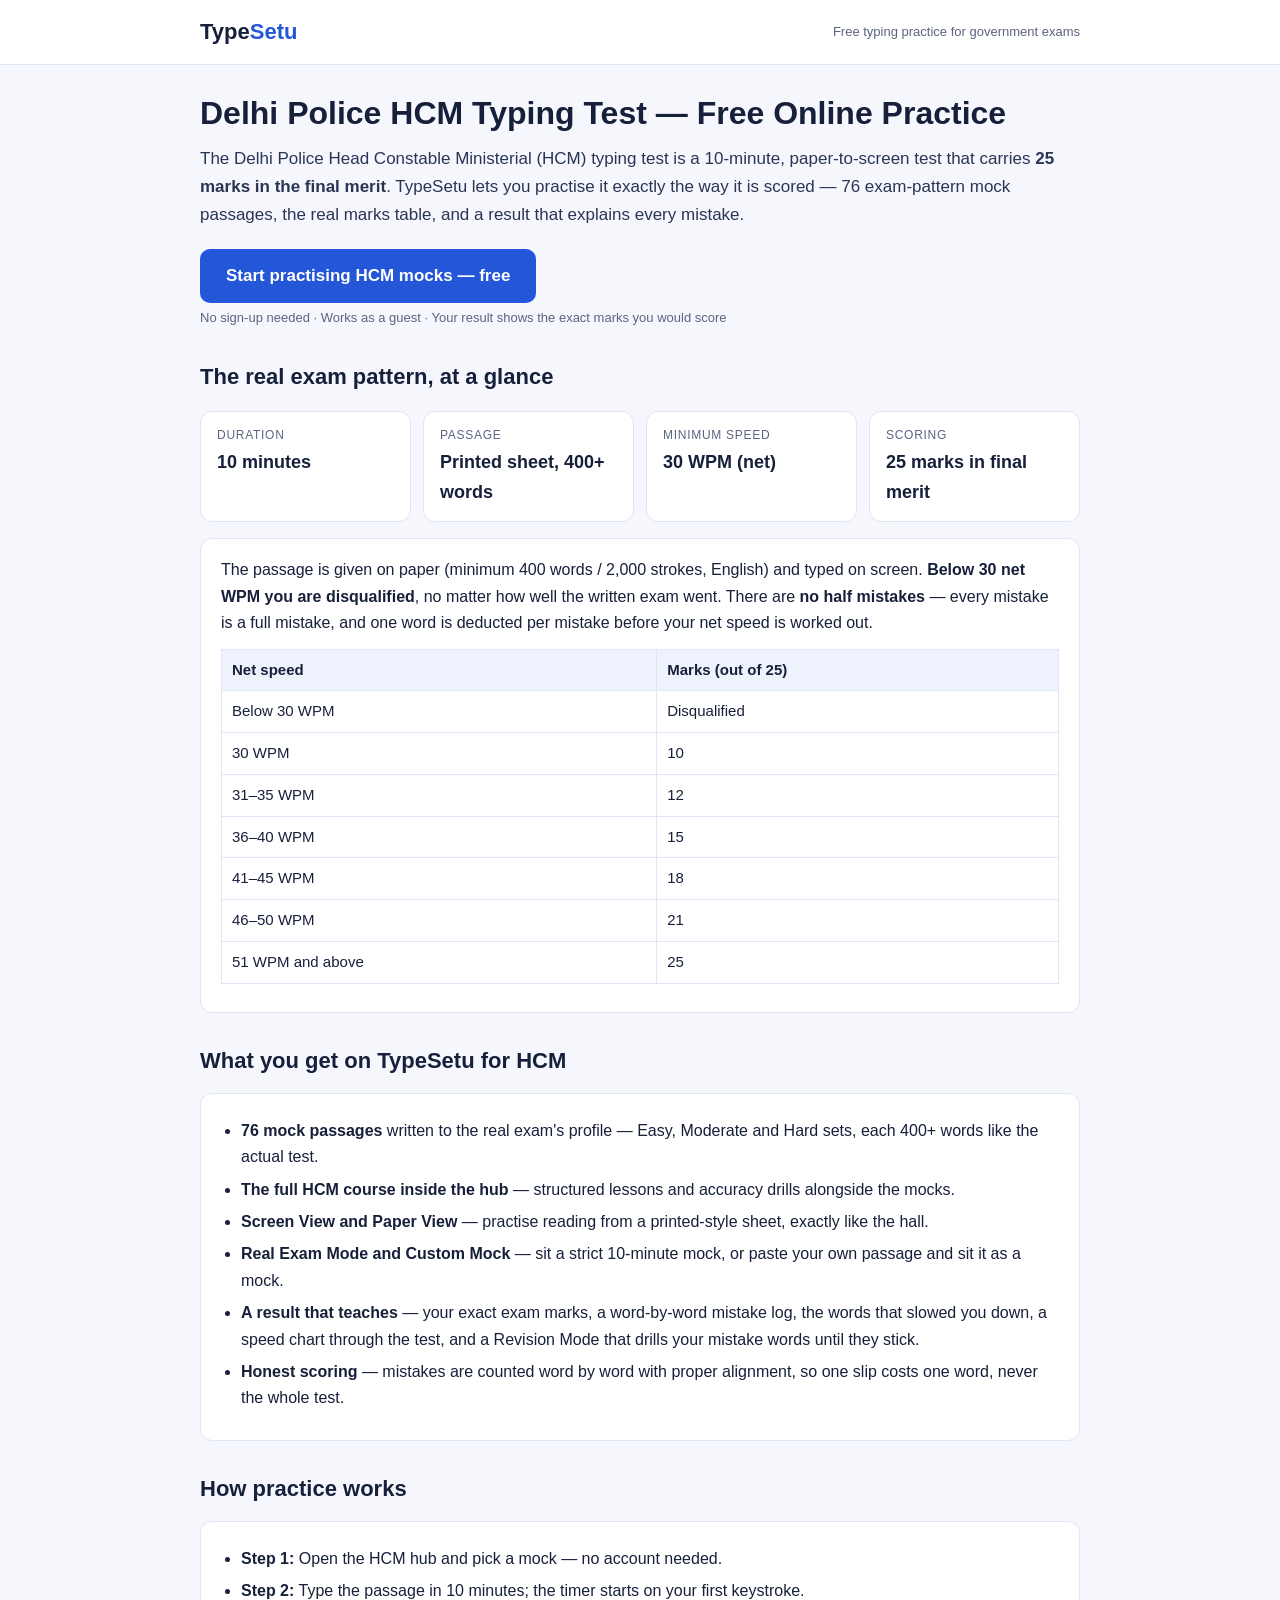
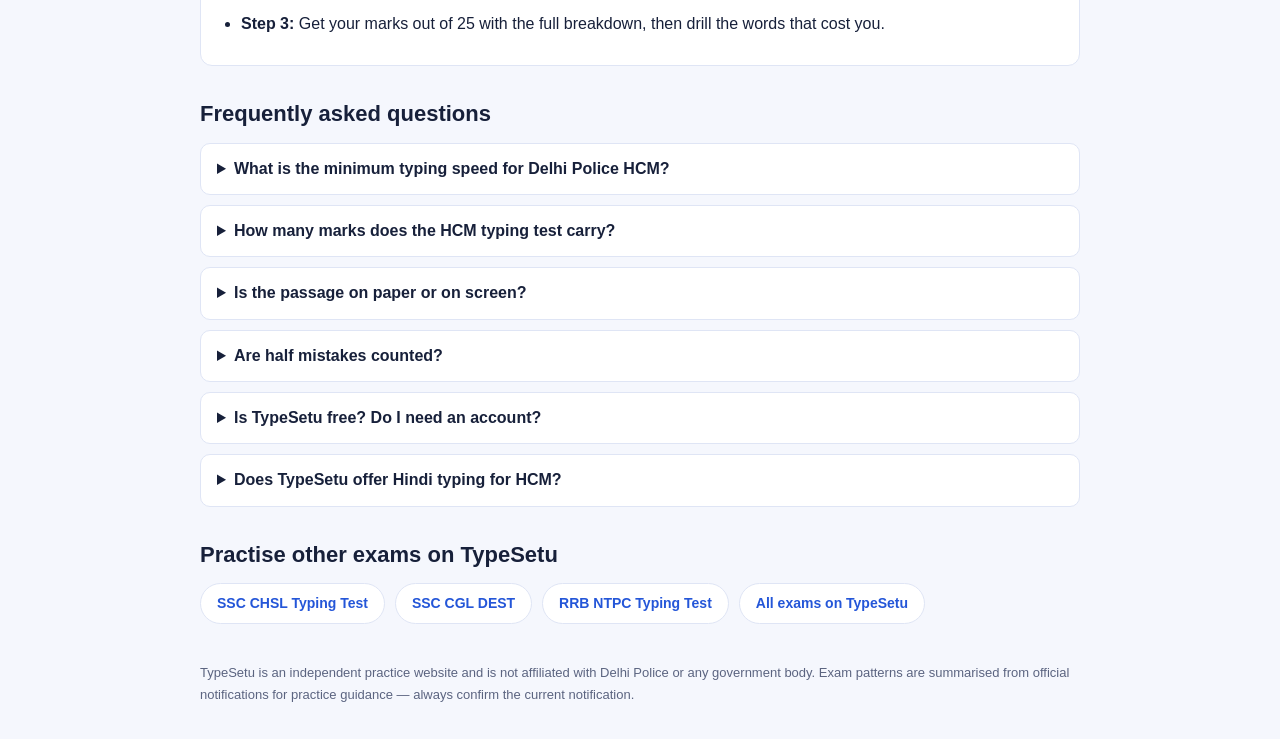
==== delhi-police-hcm-typing-test/index.html @ 3c502370 "Add Delhi Police HCM typing test doorway page" ====
<!DOCTYPE html>
<html lang="en">
<head>
<meta charset="UTF-8">
<meta name="viewport" content="width=device-width, initial-scale=1.0">
<title>Delhi Police HCM Typing Test Practice — Free Online Mock Tests | TypeSetu</title>
<meta name="description" content="Practise the Delhi Police Head Constable Ministerial (HCM) typing test free: 76 exam-pattern mock passages, paper & screen view, exact 25-mark scoring and deep mistake analysis. No sign-up needed.">
<link rel="canonical" href="https://sidd9380.github.io/typesetu/delhi-police-hcm-typing-test/">
<meta name="robots" content="index, follow">
<meta property="og:type" content="website">
<meta property="og:site_name" content="TypeSetu">
<meta property="og:title" content="Delhi Police HCM Typing Test Practice — Free Online Mock Tests | TypeSetu">
<meta property="og:description" content="76 exam-pattern HCM mock passages with the exact 25-mark scoring — 30 WPM minimum, one word deducted per mistake. Free, no sign-up needed.">
<meta property="og:url" content="https://sidd9380.github.io/typesetu/delhi-police-hcm-typing-test/">
<meta name="twitter:card" content="summary">
<script type="application/ld+json">
{"@context":"https://schema.org","@type":"FAQPage","mainEntity":[
{"@type":"Question","name":"What is the minimum typing speed for the Delhi Police HCM typing test?","acceptedAnswer":{"@type":"Answer","text":"You need a net speed of at least 30 WPM in the 10-minute test. Below 30 net WPM you are disqualified, regardless of your written exam marks."}},
{"@type":"Question","name":"How many marks does the Delhi Police HCM typing test carry?","acceptedAnswer":{"@type":"Answer","text":"The typing test carries 25 marks in the final merit. Marks are awarded by net speed: 30 WPM = 10 marks, 31–35 = 12, 36–40 = 15, 41–45 = 18, 46–50 = 21, and 51 WPM or above = the full 25 marks."}},
{"@type":"Question","name":"Is the Delhi Police HCM passage given on paper or on screen?","acceptedAnswer":{"@type":"Answer","text":"The passage is given as a printed sheet (paper-to-screen) of at least 400 words / 2,000 strokes in English, and you type it on the computer within 10 minutes."}},
{"@type":"Question","name":"Are half mistakes counted in the Delhi Police HCM typing test?","acceptedAnswer":{"@type":"Answer","text":"No. Every mistake is a full mistake — one word is deducted per mistake, and there are no half mistakes in this exam."}},
{"@type":"Question","name":"Is TypeSetu free? Do I need an account to practise?","acceptedAnswer":{"@type":"Answer","text":"TypeSetu is completely free and you can practise as a guest with no account. Creating a free account only adds progress sync across your devices."}}]}
</script>
<style>
:root{--ink:#17203a;--muted:#5b6480;--blue:#2456d8;--blue-d:#1a41ab;--bg:#f5f7fd;--card:#ffffff;--line:#dfe5f5;--green:#178a4c}
*{box-sizing:border-box;margin:0;padding:0}
body{font-family:-apple-system,"Segoe UI",Roboto,"Helvetica Neue",Arial,sans-serif;color:var(--ink);background:var(--bg);line-height:1.65}
a{color:var(--blue)}
header{background:#fff;border-bottom:1px solid var(--line)}
.hwrap{max-width:920px;margin:0 auto;padding:14px 20px;display:flex;align-items:center;justify-content:space-between;gap:12px;flex-wrap:wrap}
.logo{font-size:22px;font-weight:800;color:var(--ink);text-decoration:none}
.logo span{color:var(--blue)}
.tag{font-size:13px;color:var(--muted)}
main{max-width:920px;margin:0 auto;padding:28px 20px 10px}
h1{font-size:32px;line-height:1.25;margin-bottom:12px}
h2{font-size:22px;margin:30px 0 10px}
p{margin-bottom:12px}
.lead{font-size:17px;color:#2a3555}
.cta{display:inline-block;background:var(--blue);color:#fff;text-decoration:none;font-weight:700;font-size:17px;padding:13px 26px;border-radius:10px;margin:8px 0 4px}
.cta:hover{background:var(--blue-d)}
.freenote{font-size:13px;color:var(--muted)}
.grid{display:grid;grid-template-columns:repeat(auto-fit,minmax(190px,1fr));gap:12px;margin:16px 0}
.tile{background:var(--card);border:1px solid var(--line);border-radius:12px;padding:14px 16px}
.tile .k{font-size:12px;text-transform:uppercase;letter-spacing:.06em;color:var(--muted)}
.tile .v{font-size:18px;font-weight:700;margin-top:2px}
.card{background:var(--card);border:1px solid var(--line);border-radius:12px;padding:18px 20px;margin:14px 0}
ul{margin:6px 0 10px 20px}
li{margin-bottom:6px}
table{width:100%;border-collapse:collapse;margin:10px 0}
th,td{border:1px solid var(--line);padding:8px 10px;text-align:left;font-size:15px}
th{background:#eef2fd}
details{border:1px solid var(--line);border-radius:10px;background:#fff;padding:12px 16px;margin-bottom:10px}
summary{font-weight:700;cursor:pointer}
details p{margin:8px 0 2px}
.others{display:flex;gap:10px;flex-wrap:wrap;margin:10px 0 4px}
.others a{background:#fff;border:1px solid var(--line);border-radius:999px;padding:8px 16px;text-decoration:none;font-weight:600;font-size:14px}
footer{max-width:920px;margin:0 auto;padding:24px 20px 34px;color:var(--muted);font-size:13px}
</style>
</head>
<body>
<header><div class="hwrap">
<a class="logo" href="https://sidd9380.github.io/typesetu/">Type<span>Setu</span></a>
<div class="tag">Free typing practice for government exams</div>
</div></header>
<main>
<h1>Delhi Police HCM Typing Test — Free Online Practice</h1>
<p class="lead">The Delhi Police Head Constable Ministerial (HCM) typing test is a 10-minute, paper-to-screen test that carries <strong>25 marks in the final merit</strong>. TypeSetu lets you practise it exactly the way it is scored — 76 exam-pattern mock passages, the real marks table, and a result that explains every mistake.</p>
<a class="cta" href="https://sidd9380.github.io/typesetu/#/hubs">Start practising HCM mocks — free</a>
<div class="freenote">No sign-up needed · Works as a guest · Your result shows the exact marks you would score</div>

<h2>The real exam pattern, at a glance</h2>
<div class="grid">
<div class="tile"><div class="k">Duration</div><div class="v">10 minutes</div></div>
<div class="tile"><div class="k">Passage</div><div class="v">Printed sheet, 400+ words</div></div>
<div class="tile"><div class="k">Minimum speed</div><div class="v">30 WPM (net)</div></div>
<div class="tile"><div class="k">Scoring</div><div class="v">25 marks in final merit</div></div>
</div>
<div class="card">
<p>The passage is given on paper (minimum 400 words / 2,000 strokes, English) and typed on screen. <strong>Below 30 net WPM you are disqualified</strong>, no matter how well the written exam went. There are <strong>no half mistakes</strong> — every mistake is a full mistake, and one word is deducted per mistake before your net speed is worked out.</p>
<table>
<tr><th>Net speed</th><th>Marks (out of 25)</th></tr>
<tr><td>Below 30 WPM</td><td>Disqualified</td></tr>
<tr><td>30 WPM</td><td>10</td></tr>
<tr><td>31–35 WPM</td><td>12</td></tr>
<tr><td>36–40 WPM</td><td>15</td></tr>
<tr><td>41–45 WPM</td><td>18</td></tr>
<tr><td>46–50 WPM</td><td>21</td></tr>
<tr><td>51 WPM and above</td><td>25</td></tr>
</table>
</div>

<h2>What you get on TypeSetu for HCM</h2>
<div class="card">
<ul>
<li><strong>76 mock passages</strong> written to the real exam's profile — Easy, Moderate and Hard sets, each 400+ words like the actual test.</li>
<li><strong>The full HCM course inside the hub</strong> — structured lessons and accuracy drills alongside the mocks.</li>
<li><strong>Screen View and Paper View</strong> — practise reading from a printed-style sheet, exactly like the hall.</li>
<li><strong>Real Exam Mode and Custom Mock</strong> — sit a strict 10-minute mock, or paste your own passage and sit it as a mock.</li>
<li><strong>A result that teaches</strong> — your exact exam marks, a word-by-word mistake log, the words that slowed you down, a speed chart through the test, and a Revision Mode that drills your mistake words until they stick.</li>
<li><strong>Honest scoring</strong> — mistakes are counted word by word with proper alignment, so one slip costs one word, never the whole test.</li>
</ul>
</div>

<h2>How practice works</h2>
<div class="card">
<ul>
<li><strong>Step 1:</strong> Open the HCM hub and pick a mock — no account needed.</li>
<li><strong>Step 2:</strong> Type the passage in 10 minutes; the timer starts on your first keystroke.</li>
<li><strong>Step 3:</strong> Get your marks out of 25 with the full breakdown, then drill the words that cost you.</li>
</ul>
</div>

<h2>Frequently asked questions</h2>
<details><summary>What is the minimum typing speed for Delhi Police HCM?</summary><p>30 WPM net in the 10-minute test. Below that, you are disqualified regardless of written marks.</p></details>
<details><summary>How many marks does the HCM typing test carry?</summary><p>25 marks in the final merit, awarded by net-speed bands — from 10 marks at 30 WPM up to the full 25 marks at 51 WPM and above.</p></details>
<details><summary>Is the passage on paper or on screen?</summary><p>On paper — a printed sheet of at least 400 words / 2,000 strokes. TypeSetu's Paper View practises exactly this format.</p></details>
<details><summary>Are half mistakes counted?</summary><p>No. Every mistake is a full mistake; one word is deducted per mistake.</p></details>
<details><summary>Is TypeSetu free? Do I need an account?</summary><p>Completely free, and you can practise as a guest. A free account only syncs your progress across devices.</p></details>
<details><summary>Does TypeSetu offer Hindi typing for HCM?</summary><p>TypeSetu currently offers English typing practice only.</p></details>

<h2>Practise other exams on TypeSetu</h2>
<div class="others">
<a href="https://sidd9380.github.io/typesetu/ssc-chsl-typing-test/">SSC CHSL Typing Test</a>
<a href="https://sidd9380.github.io/typesetu/ssc-cgl-typing-test/">SSC CGL DEST</a>
<a href="https://sidd9380.github.io/typesetu/rrb-ntpc-typing-test/">RRB NTPC Typing Test</a>
<a href="https://sidd9380.github.io/typesetu/">All exams on TypeSetu</a>
</div>
</main>
<footer>TypeSetu is an independent practice website and is not affiliated with Delhi Police or any government body. Exam patterns are summarised from official notifications for practice guidance — always confirm the current notification.</footer>
</body>
</html>
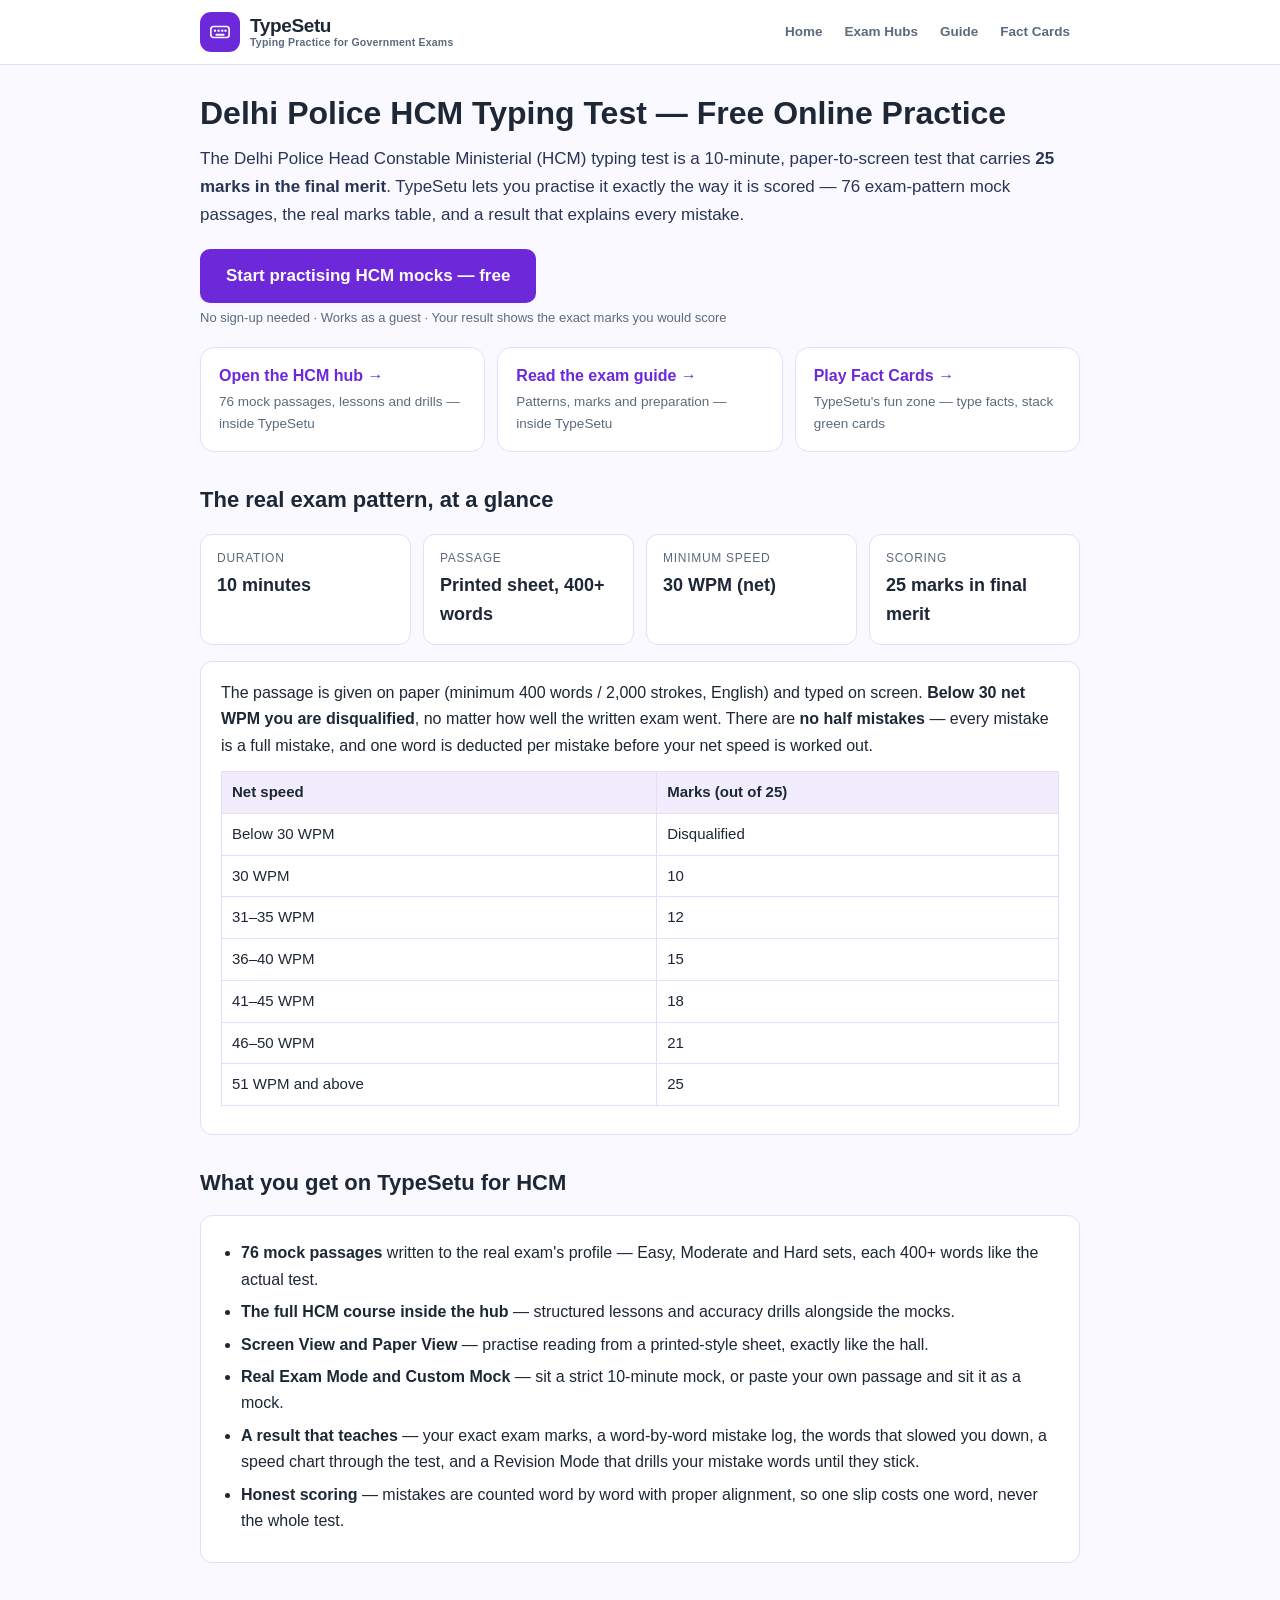
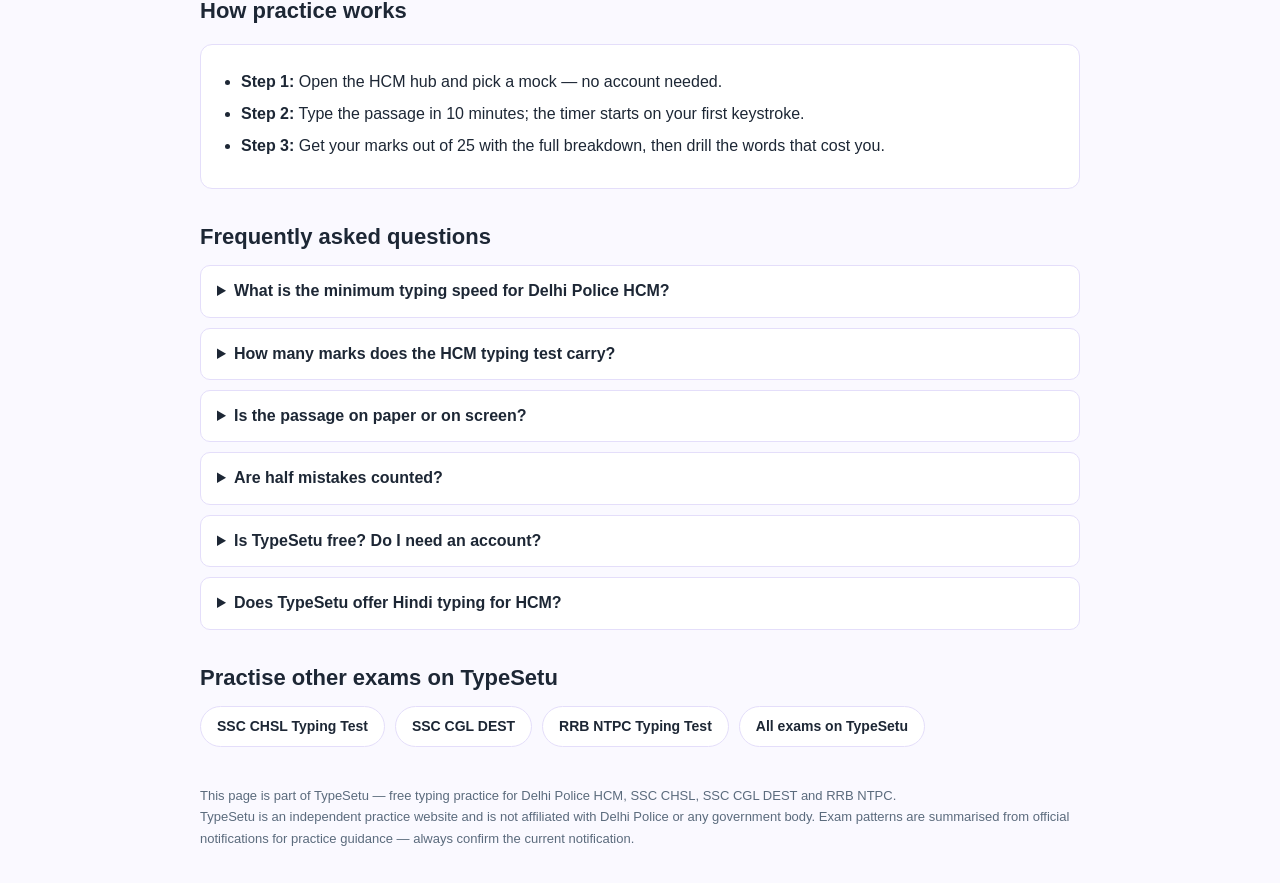
==== commit d6a2f402: "Replace Delhi Police HCM typing test doorway page with updated streamlined version" ====
--- a/delhi-police-hcm-typing-test/index.html
+++ b/delhi-police-hcm-typing-test/index.html
@@ -7,6 +7,7 @@
 <meta name="description" content="Practise the Delhi Police Head Constable Ministerial (HCM) typing test free: 76 exam-pattern mock passages, paper & screen view, exact 25-mark scoring and deep mistake analysis. No sign-up needed.">
 <link rel="canonical" href="https://sidd9380.github.io/typesetu/delhi-police-hcm-typing-test/">
 <meta name="robots" content="index, follow">
+<link rel="icon" href="data:image/svg+xml,%3Csvg xmlns='http://www.w3.org/2000/svg' viewBox='0 0 24 24'%3E%3Crect width='24' height='24' rx='5.5' fill='%236d28d9'/%3E%3Crect x='2' y='6' width='20' height='12' rx='3' fill='none' stroke='white' stroke-width='1.7'/%3E%3Ccircle cx='6.5' cy='10.5' r='1.3' fill='white'/%3E%3Ccircle cx='10.5' cy='10.5' r='1.3' fill='white'/%3E%3Ccircle cx='14.5' cy='10.5' r='1.3' fill='white'/%3E%3Ccircle cx='18' cy='10.5' r='1.3' fill='white'/%3E%3Crect x='7' y='14' width='10' height='2' rx='1' fill='white'/%3E%3C/svg%3E">
 <meta property="og:type" content="website">
 <meta property="og:site_name" content="TypeSetu">
 <meta property="og:title" content="Delhi Police HCM Typing Test Practice — Free Online Mock Tests | TypeSetu">
@@ -22,23 +23,32 @@
 {"@type":"Question","name":"Is TypeSetu free? Do I need an account to practise?","acceptedAnswer":{"@type":"Answer","text":"TypeSetu is completely free and you can practise as a guest with no account. Creating a free account only adds progress sync across your devices."}}]}
 </script>
 <style>
-:root{--ink:#17203a;--muted:#5b6480;--blue:#2456d8;--blue-d:#1a41ab;--bg:#f5f7fd;--card:#ffffff;--line:#dfe5f5;--green:#178a4c}
+:root{--primary:#6d28d9;--primary-d:#5b21b6;--ink:#1d2735;--muted:#5b6b7d;--bg:#faf9ff;--card:#ffffff;--line:#e4defa}
 *{box-sizing:border-box;margin:0;padding:0}
 body{font-family:-apple-system,"Segoe UI",Roboto,"Helvetica Neue",Arial,sans-serif;color:var(--ink);background:var(--bg);line-height:1.65}
-a{color:var(--blue)}
+a{color:var(--primary)}
 header{background:#fff;border-bottom:1px solid var(--line)}
-.hwrap{max-width:920px;margin:0 auto;padding:14px 20px;display:flex;align-items:center;justify-content:space-between;gap:12px;flex-wrap:wrap}
-.logo{font-size:22px;font-weight:800;color:var(--ink);text-decoration:none}
-.logo span{color:var(--blue)}
-.tag{font-size:13px;color:var(--muted)}
+.hwrap{max-width:920px;margin:0 auto;padding:12px 20px;display:flex;align-items:center;justify-content:space-between;gap:12px;flex-wrap:wrap}
+.brand{display:flex;align-items:center;gap:10px;text-decoration:none;color:var(--ink)}
+.logoTile{width:40px;height:40px;border-radius:11px;background:var(--primary);display:flex;align-items:center;justify-content:center;flex:0 0 auto}
+.brandText{font-size:19px;font-weight:800;letter-spacing:-.02em;line-height:1.05;display:block}
+.brandText small{display:block;font-size:10.5px;font-weight:600;color:var(--muted);letter-spacing:.02em;margin-top:2px}
+.nav{display:flex;gap:2px;flex-wrap:wrap}
+.nav a{color:var(--muted);text-decoration:none;font-size:13.5px;font-weight:700;padding:8px 10px;border-radius:999px}
+.nav a:hover{color:var(--ink);background:#f1edfd}
 main{max-width:920px;margin:0 auto;padding:28px 20px 10px}
 h1{font-size:32px;line-height:1.25;margin-bottom:12px}
 h2{font-size:22px;margin:30px 0 10px}
 p{margin-bottom:12px}
 .lead{font-size:17px;color:#2a3555}
-.cta{display:inline-block;background:var(--blue);color:#fff;text-decoration:none;font-weight:700;font-size:17px;padding:13px 26px;border-radius:10px;margin:8px 0 4px}
-.cta:hover{background:var(--blue-d)}
+.cta{display:inline-block;background:var(--primary);color:#fff;text-decoration:none;font-weight:700;font-size:17px;padding:13px 26px;border-radius:10px;margin:8px 0 4px}
+.cta:hover{background:var(--primary-d)}
 .freenote{font-size:13px;color:var(--muted)}
+.shortcuts{display:grid;grid-template-columns:repeat(auto-fit,minmax(200px,1fr));gap:12px;margin:18px 0 4px}
+.shortcut{background:#fff;border:1.5px solid var(--line);border-radius:14px;padding:15px 18px;text-decoration:none;color:var(--ink);display:block}
+.shortcut:hover{border-color:var(--primary)}
+.shortcut .t{font-weight:800;font-size:16px;color:var(--primary)}
+.shortcut .d{font-size:13.5px;color:var(--muted);margin-top:2px}
 .grid{display:grid;grid-template-columns:repeat(auto-fit,minmax(190px,1fr));gap:12px;margin:16px 0}
 .tile{background:var(--card);border:1px solid var(--line);border-radius:12px;padding:14px 16px}
 .tile .k{font-size:12px;text-transform:uppercase;letter-spacing:.06em;color:var(--muted)}
@@ -48,25 +58,32 @@
 li{margin-bottom:6px}
 table{width:100%;border-collapse:collapse;margin:10px 0}
 th,td{border:1px solid var(--line);padding:8px 10px;text-align:left;font-size:15px}
-th{background:#eef2fd}
+th{background:#f1edfd}
 details{border:1px solid var(--line);border-radius:10px;background:#fff;padding:12px 16px;margin-bottom:10px}
 summary{font-weight:700;cursor:pointer}
 details p{margin:8px 0 2px}
 .others{display:flex;gap:10px;flex-wrap:wrap;margin:10px 0 4px}
-.others a{background:#fff;border:1px solid var(--line);border-radius:999px;padding:8px 16px;text-decoration:none;font-weight:600;font-size:14px}
+.others a{background:#fff;border:1px solid var(--line);border-radius:999px;padding:8px 16px;text-decoration:none;font-weight:600;font-size:14px;color:var(--ink)}
+.others a:hover{border-color:var(--primary);color:var(--primary)}
 footer{max-width:920px;margin:0 auto;padding:24px 20px 34px;color:var(--muted);font-size:13px}
 </style>
 </head>
 <body>
 <header><div class="hwrap">
-<a class="logo" href="https://sidd9380.github.io/typesetu/">Type<span>Setu</span></a>
-<div class="tag">Free typing practice for government exams</div>
+<a class="brand" href="https://sidd9380.github.io/typesetu/"><span class="logoTile" aria-hidden="true"><svg width="22" height="22" viewBox="0 0 24 24" fill="none" aria-hidden="true"><rect x="2" y="6" width="20" height="12" rx="3" stroke="#fff" stroke-width="1.8"/><circle cx="6.5" cy="10.5" r="1.3" fill="#fff"/><circle cx="10.5" cy="10.5" r="1.3" fill="#fff"/><circle cx="14.5" cy="10.5" r="1.3" fill="#fff"/><circle cx="18" cy="10.5" r="1.3" fill="#fff"/><rect x="7" y="14" width="10" height="2" rx="1" fill="#fff"/></svg></span><span class="brandText">TypeSetu<small>Typing Practice for Government Exams</small></span></a>
+<nav class="nav"><a href="https://sidd9380.github.io/typesetu/">Home</a><a href="https://sidd9380.github.io/typesetu/#/hubs">Exam Hubs</a><a href="https://sidd9380.github.io/typesetu/#/guide">Guide</a><a href="https://sidd9380.github.io/typesetu/#/factcards">Fact Cards</a></nav>
 </div></header>
 <main>
 <h1>Delhi Police HCM Typing Test — Free Online Practice</h1>
 <p class="lead">The Delhi Police Head Constable Ministerial (HCM) typing test is a 10-minute, paper-to-screen test that carries <strong>25 marks in the final merit</strong>. TypeSetu lets you practise it exactly the way it is scored — 76 exam-pattern mock passages, the real marks table, and a result that explains every mistake.</p>
 <a class="cta" href="https://sidd9380.github.io/typesetu/#/hubs">Start practising HCM mocks — free</a>
 <div class="freenote">No sign-up needed · Works as a guest · Your result shows the exact marks you would score</div>
+
+<div class="shortcuts">
+<a class="shortcut" href="https://sidd9380.github.io/typesetu/#/hubs"><div class="t">Open the HCM hub →</div><div class="d">76 mock passages, lessons and drills — inside TypeSetu</div></a>
+<a class="shortcut" href="https://sidd9380.github.io/typesetu/#/guide"><div class="t">Read the exam guide →</div><div class="d">Patterns, marks and preparation — inside TypeSetu</div></a>
+<a class="shortcut" href="https://sidd9380.github.io/typesetu/#/factcards"><div class="t">Play Fact Cards →</div><div class="d">TypeSetu's fun zone — type facts, stack green cards</div></a>
+</div>
 
 <h2>The real exam pattern, at a glance</h2>
 <div class="grid">
@@ -126,6 +143,6 @@
 <a href="https://sidd9380.github.io/typesetu/">All exams on TypeSetu</a>
 </div>
 </main>
-<footer>TypeSetu is an independent practice website and is not affiliated with Delhi Police or any government body. Exam patterns are summarised from official notifications for practice guidance — always confirm the current notification.</footer>
+<footer>This page is part of TypeSetu — free typing practice for Delhi Police HCM, SSC CHSL, SSC CGL DEST and RRB NTPC.<br>TypeSetu is an independent practice website and is not affiliated with Delhi Police or any government body. Exam patterns are summarised from official notifications for practice guidance — always confirm the current notification.</footer>
 </body>
 </html>
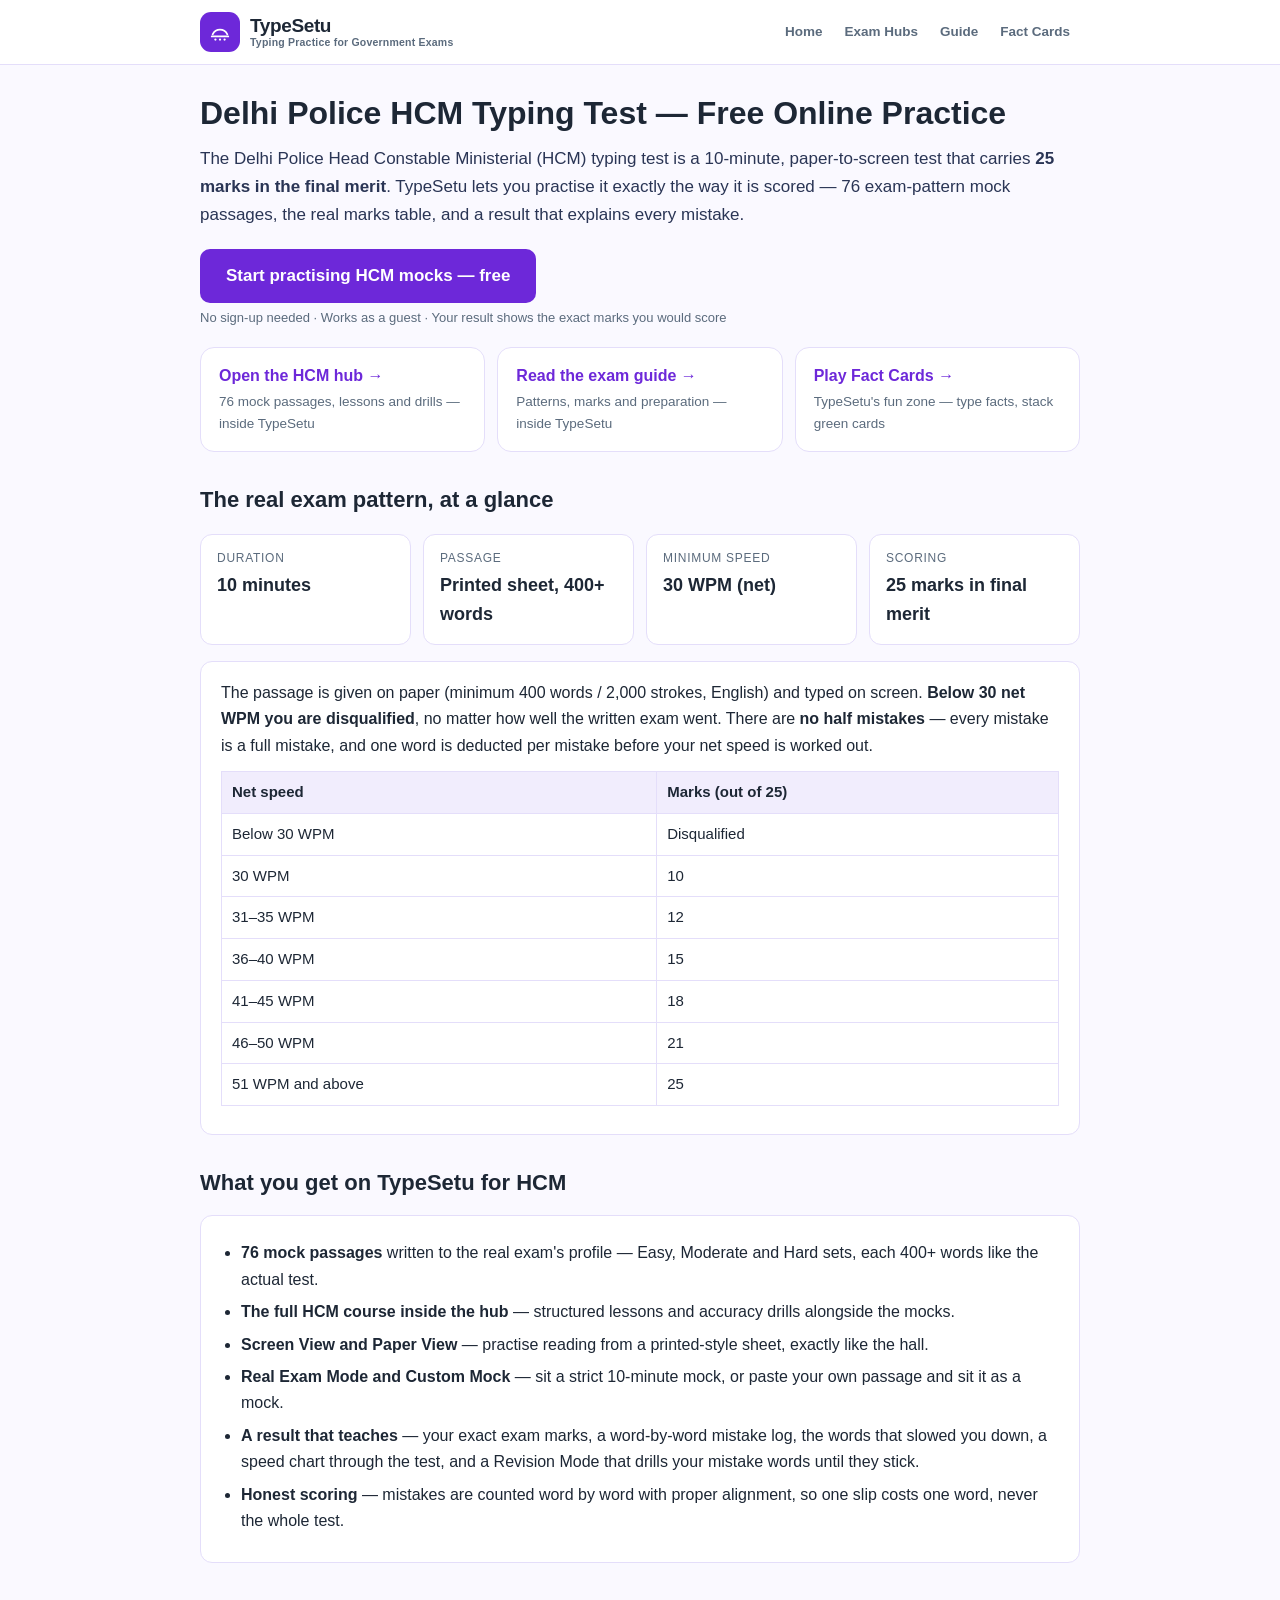
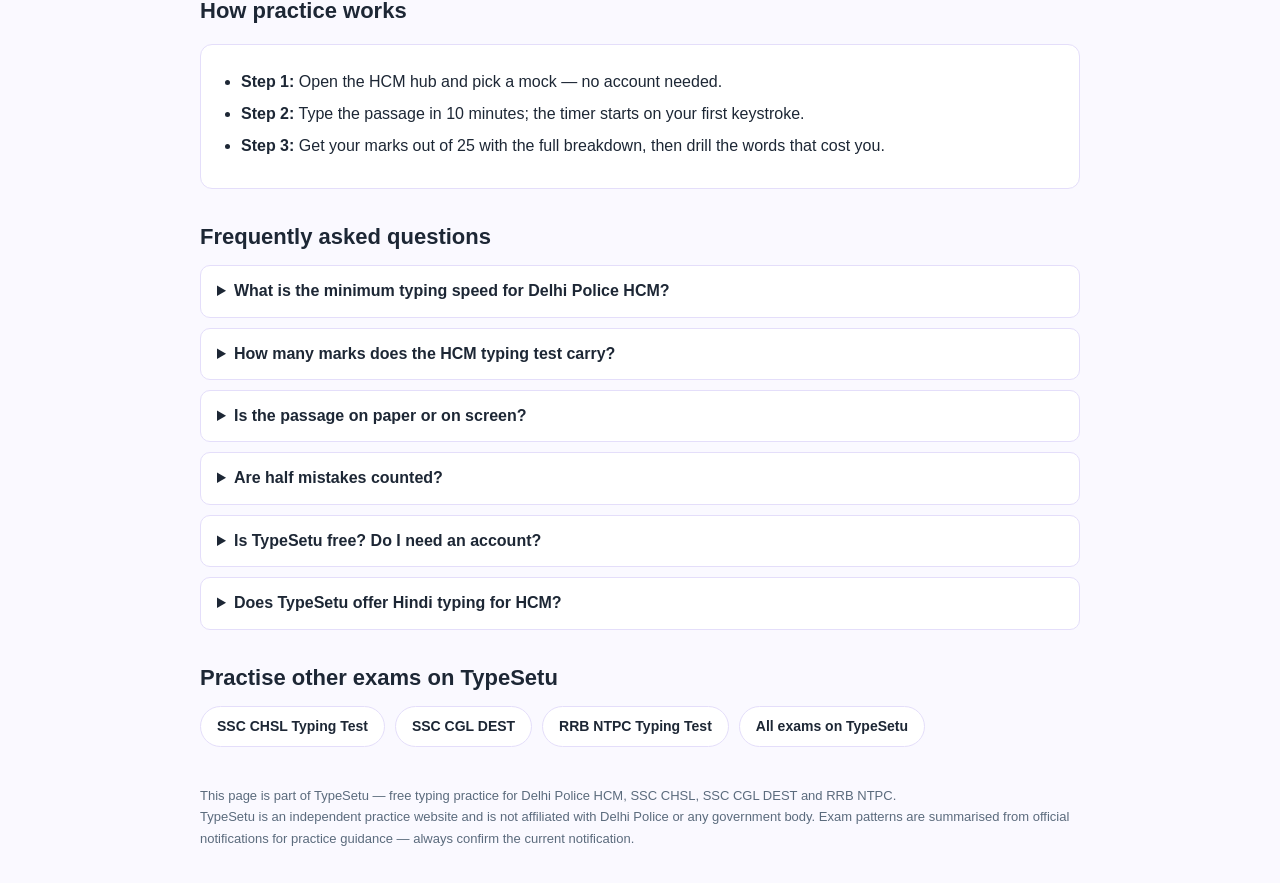
==== commit c932dd5b: "Update delhi-police-hcm-typing-test doorway page — new logo (TypeSetu v37)" ====
--- a/delhi-police-hcm-typing-test/index.html
+++ b/delhi-police-hcm-typing-test/index.html
@@ -7,7 +7,7 @@
 <meta name="description" content="Practise the Delhi Police Head Constable Ministerial (HCM) typing test free: 76 exam-pattern mock passages, paper & screen view, exact 25-mark scoring and deep mistake analysis. No sign-up needed.">
 <link rel="canonical" href="https://sidd9380.github.io/typesetu/delhi-police-hcm-typing-test/">
 <meta name="robots" content="index, follow">
-<link rel="icon" href="data:image/svg+xml,%3Csvg xmlns='http://www.w3.org/2000/svg' viewBox='0 0 24 24'%3E%3Crect width='24' height='24' rx='5.5' fill='%236d28d9'/%3E%3Crect x='2' y='6' width='20' height='12' rx='3' fill='none' stroke='white' stroke-width='1.7'/%3E%3Ccircle cx='6.5' cy='10.5' r='1.3' fill='white'/%3E%3Ccircle cx='10.5' cy='10.5' r='1.3' fill='white'/%3E%3Ccircle cx='14.5' cy='10.5' r='1.3' fill='white'/%3E%3Ccircle cx='18' cy='10.5' r='1.3' fill='white'/%3E%3Crect x='7' y='14' width='10' height='2' rx='1' fill='white'/%3E%3C/svg%3E">
+<link rel="icon" href="data:image/svg+xml,%3Csvg xmlns='http://www.w3.org/2000/svg' viewBox='0 0 24 24'%3E%3Crect width='24' height='24' rx='5.5' fill='%236d28d9'/%3E%3Cpath d='M4 14.5 C7.5 7.8 16.5 7.8 20 14.5' fill='none' stroke='white' stroke-width='1.9' stroke-linecap='round'/%3E%3Cpath d='M3 16.8 H21' stroke='white' stroke-width='1.9' stroke-linecap='round'/%3E%3Ccircle cx='7' cy='20.3' r='1.25' fill='white'/%3E%3Ccircle cx='12' cy='20.3' r='1.25' fill='white'/%3E%3Ccircle cx='17' cy='20.3' r='1.25' fill='white'/%3E%3C/svg%3E">
 <meta property="og:type" content="website">
 <meta property="og:site_name" content="TypeSetu">
 <meta property="og:title" content="Delhi Police HCM Typing Test Practice — Free Online Mock Tests | TypeSetu">
@@ -70,7 +70,7 @@
 </head>
 <body>
 <header><div class="hwrap">
-<a class="brand" href="https://sidd9380.github.io/typesetu/"><span class="logoTile" aria-hidden="true"><svg width="22" height="22" viewBox="0 0 24 24" fill="none" aria-hidden="true"><rect x="2" y="6" width="20" height="12" rx="3" stroke="#fff" stroke-width="1.8"/><circle cx="6.5" cy="10.5" r="1.3" fill="#fff"/><circle cx="10.5" cy="10.5" r="1.3" fill="#fff"/><circle cx="14.5" cy="10.5" r="1.3" fill="#fff"/><circle cx="18" cy="10.5" r="1.3" fill="#fff"/><rect x="7" y="14" width="10" height="2" rx="1" fill="#fff"/></svg></span><span class="brandText">TypeSetu<small>Typing Practice for Government Exams</small></span></a>
+<a class="brand" href="https://sidd9380.github.io/typesetu/"><span class="logoTile" aria-hidden="true"><svg width="22" height="22" viewBox="0 0 24 24" fill="none" aria-hidden="true"><path d="M4 14.5 C7.5 7.8 16.5 7.8 20 14.5" stroke="#fff" stroke-width="1.9" stroke-linecap="round"/><path d="M3 16.8 H21" stroke="#fff" stroke-width="1.9" stroke-linecap="round"/><circle cx="7" cy="20.3" r="1.25" fill="#fff"/><circle cx="12" cy="20.3" r="1.25" fill="#fff"/><circle cx="17" cy="20.3" r="1.25" fill="#fff"/></svg></span><span class="brandText">TypeSetu<small>Typing Practice for Government Exams</small></span></a>
 <nav class="nav"><a href="https://sidd9380.github.io/typesetu/">Home</a><a href="https://sidd9380.github.io/typesetu/#/hubs">Exam Hubs</a><a href="https://sidd9380.github.io/typesetu/#/guide">Guide</a><a href="https://sidd9380.github.io/typesetu/#/factcards">Fact Cards</a></nav>
 </div></header>
 <main>
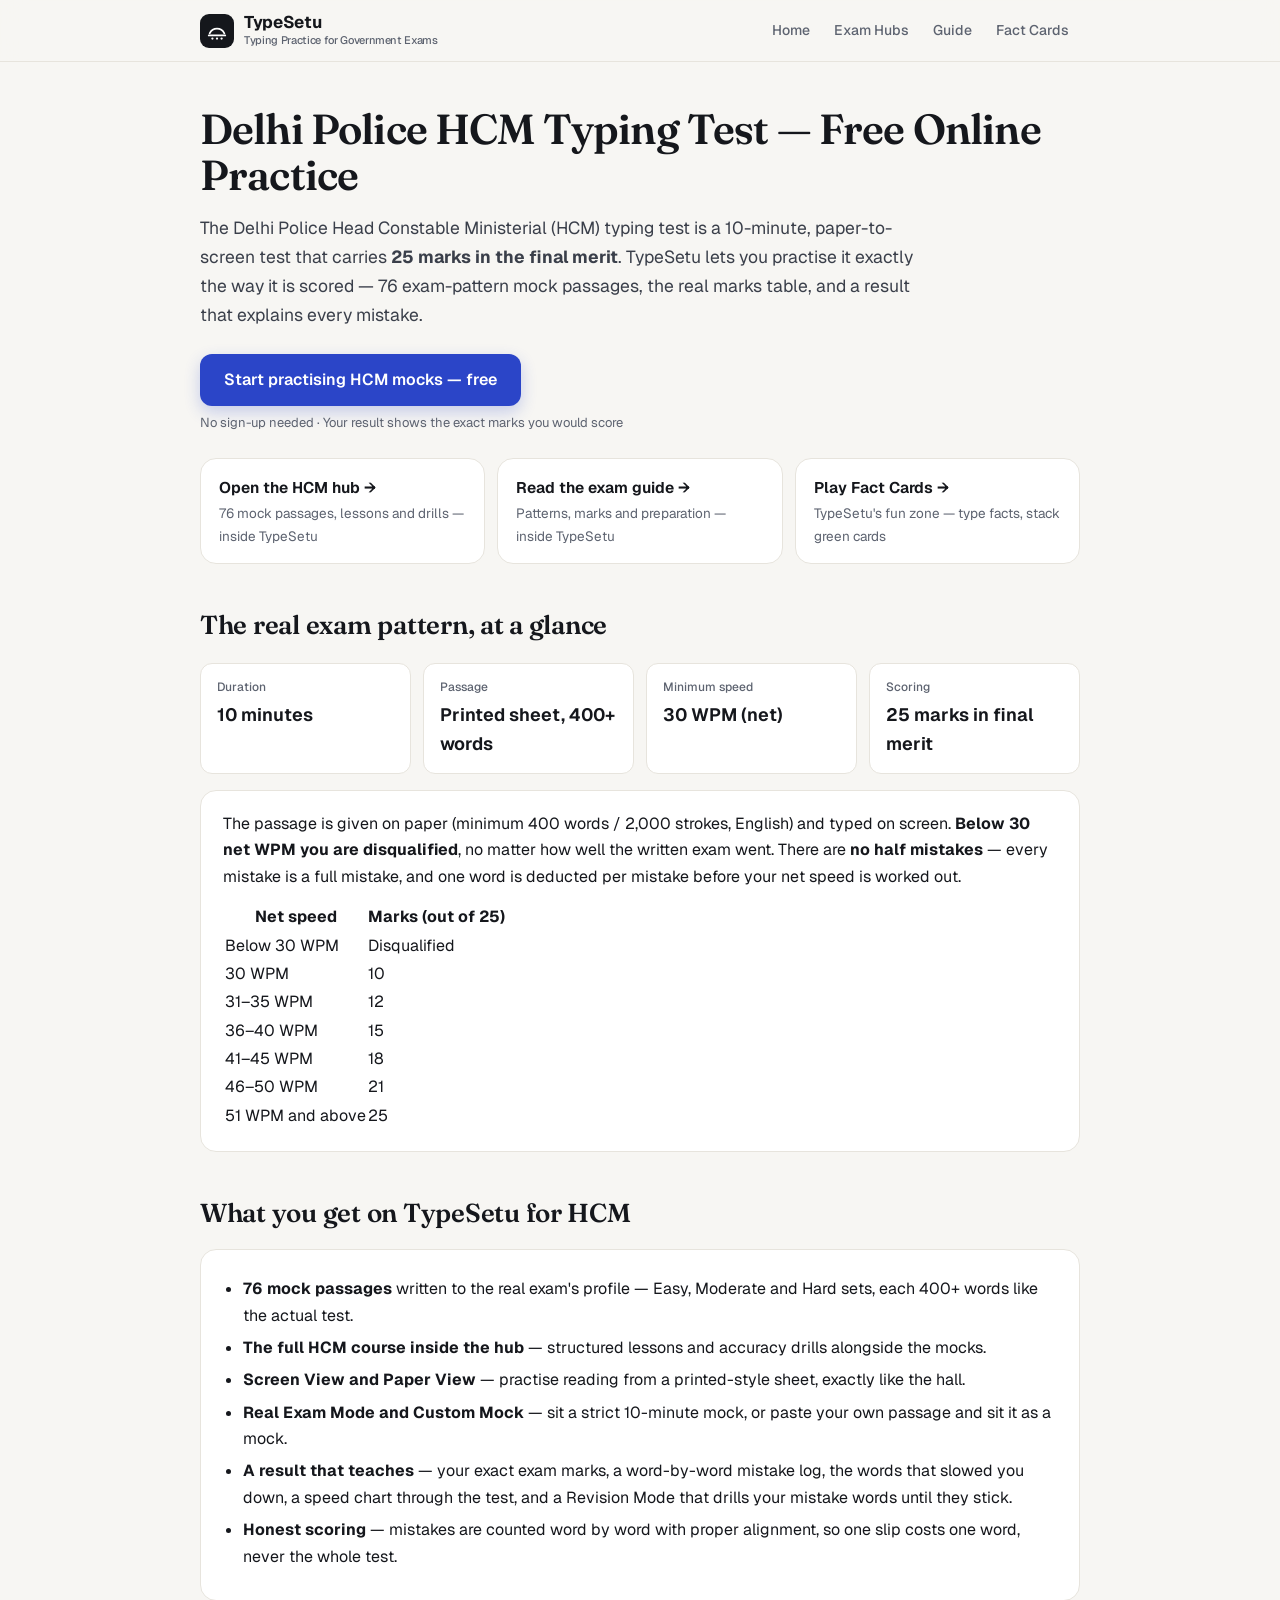
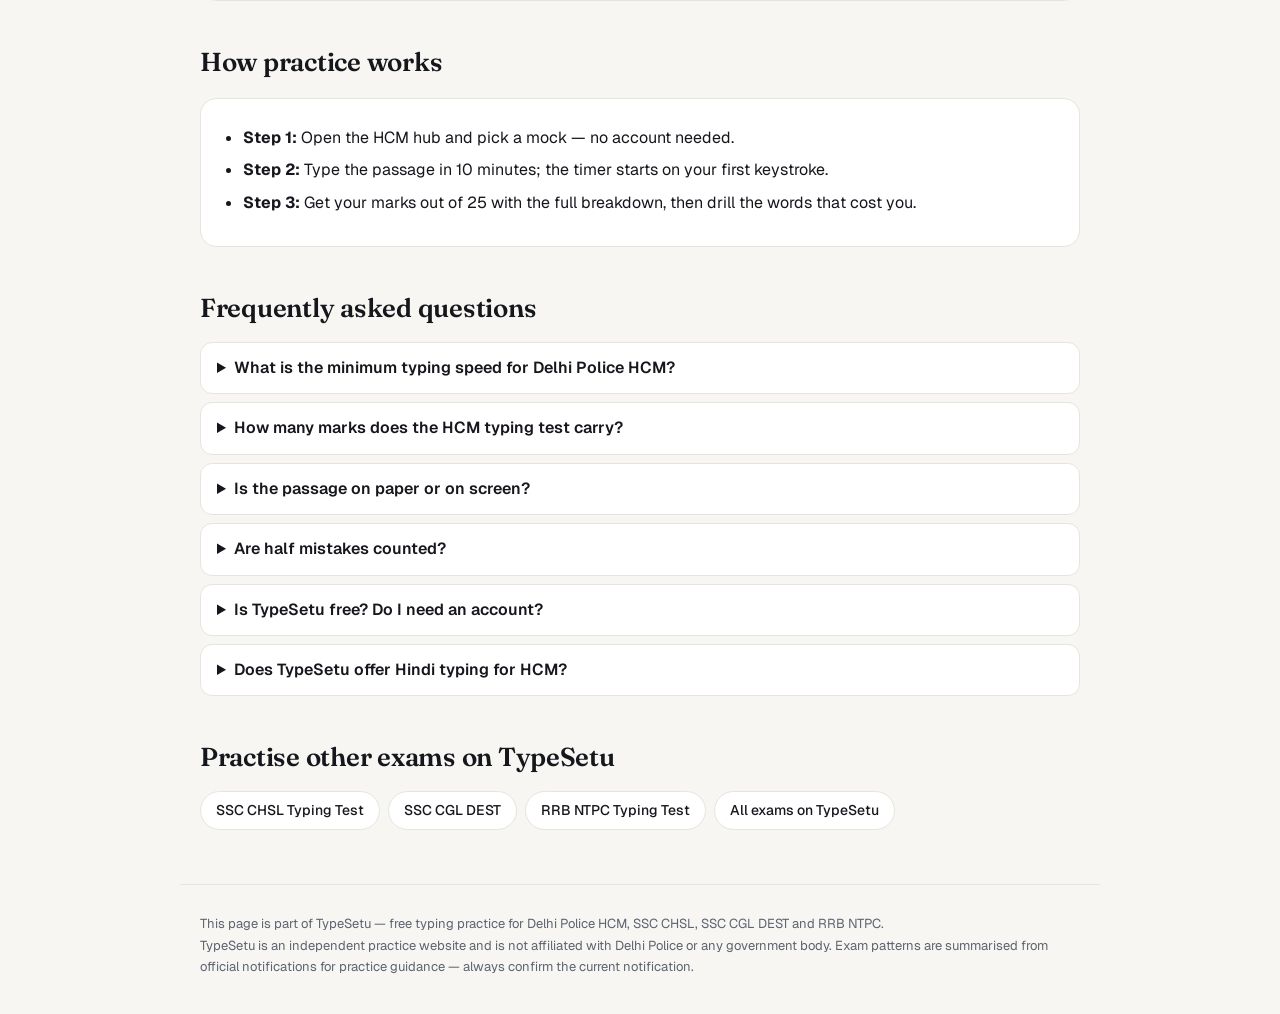
==== commit 18a8f7fe: "Redesign TypeSetu, split into modules, add rate limiting and sign-in screen - Split the single index" ====
--- a/delhi-police-hcm-typing-test/index.html
+++ b/delhi-police-hcm-typing-test/index.html
@@ -7,7 +7,7 @@
 <meta name="description" content="Practise the Delhi Police Head Constable Ministerial (HCM) typing test free: 76 exam-pattern mock passages, paper & screen view, exact 25-mark scoring and deep mistake analysis. No sign-up needed.">
 <link rel="canonical" href="https://sidd9380.github.io/typesetu/delhi-police-hcm-typing-test/">
 <meta name="robots" content="index, follow">
-<link rel="icon" href="data:image/svg+xml,%3Csvg xmlns='http://www.w3.org/2000/svg' viewBox='0 0 24 24'%3E%3Crect width='24' height='24' rx='5.5' fill='%236d28d9'/%3E%3Cpath d='M4 14.5 C7.5 7.8 16.5 7.8 20 14.5' fill='none' stroke='white' stroke-width='1.9' stroke-linecap='round'/%3E%3Cpath d='M3 16.8 H21' stroke='white' stroke-width='1.9' stroke-linecap='round'/%3E%3Ccircle cx='7' cy='20.3' r='1.25' fill='white'/%3E%3Ccircle cx='12' cy='20.3' r='1.25' fill='white'/%3E%3Ccircle cx='17' cy='20.3' r='1.25' fill='white'/%3E%3C/svg%3E">
+<link rel="icon" href="data:image/svg+xml,%3Csvg xmlns='http://www.w3.org/2000/svg' viewBox='0 0 24 24'%3E%3Crect width='24' height='24' rx='5.5' fill='%2315171c'/%3E%3Cpath d='M4 14.5 C7.5 7.8 16.5 7.8 20 14.5' fill='none' stroke='white' stroke-width='1.9' stroke-linecap='round'/%3E%3Cpath d='M3 16.8 H21' stroke='white' stroke-width='1.9' stroke-linecap='round'/%3E%3Ccircle cx='7' cy='20.3' r='1.25' fill='white'/%3E%3Ccircle cx='12' cy='20.3' r='1.25' fill='white'/%3E%3Ccircle cx='17' cy='20.3' r='1.25' fill='white'/%3E%3C/svg%3E">
 <meta property="og:type" content="website">
 <meta property="og:site_name" content="TypeSetu">
 <meta property="og:title" content="Delhi Police HCM Typing Test Practice — Free Online Mock Tests | TypeSetu">
@@ -20,52 +20,54 @@
 {"@type":"Question","name":"How many marks does the Delhi Police HCM typing test carry?","acceptedAnswer":{"@type":"Answer","text":"The typing test carries 25 marks in the final merit. Marks are awarded by net speed: 30 WPM = 10 marks, 31–35 = 12, 36–40 = 15, 41–45 = 18, 46–50 = 21, and 51 WPM or above = the full 25 marks."}},
 {"@type":"Question","name":"Is the Delhi Police HCM passage given on paper or on screen?","acceptedAnswer":{"@type":"Answer","text":"The passage is given as a printed sheet (paper-to-screen) of at least 400 words / 2,000 strokes in English, and you type it on the computer within 10 minutes."}},
 {"@type":"Question","name":"Are half mistakes counted in the Delhi Police HCM typing test?","acceptedAnswer":{"@type":"Answer","text":"No. Every mistake is a full mistake — one word is deducted per mistake, and there are no half mistakes in this exam."}},
-{"@type":"Question","name":"Is TypeSetu free? Do I need an account to practise?","acceptedAnswer":{"@type":"Answer","text":"TypeSetu is completely free and you can practise as a guest with no account. Creating a free account only adds progress sync across your devices."}}]}
+{"@type":"Question","name":"Is TypeSetu free? Do I need an account to practise?","acceptedAnswer":{"@type":"Answer","text":"TypeSetu is completely free and you can practise without an account with no account. Creating a free account only adds progress sync across your devices."}}]}
 </script>
+<link rel="preconnect" href="https://fonts.googleapis.com">
+<link rel="preconnect" href="https://fonts.gstatic.com" crossorigin>
+<link href="https://fonts.googleapis.com/css2?family=Geist:wght@400;500;600;700&family=Fraunces:opsz,wght@9..144,600&display=swap" rel="stylesheet">
 <style>
-:root{--primary:#6d28d9;--primary-d:#5b21b6;--ink:#1d2735;--muted:#5b6b7d;--bg:#faf9ff;--card:#ffffff;--line:#e4defa}
+:root{--primary:#2b45c8;--primary-d:#2238a8;--primarySoft:#eaedfb;--ink:#15171c;--muted:#5d6370;--bg:#f7f6f3;--card:#ffffff;--surface2:#f2f1ed;--line:#e7e4dd;--lineStrong:#d7d3c9}
 *{box-sizing:border-box;margin:0;padding:0}
-body{font-family:-apple-system,"Segoe UI",Roboto,"Helvetica Neue",Arial,sans-serif;color:var(--ink);background:var(--bg);line-height:1.65}
-a{color:var(--primary)}
-header{background:#fff;border-bottom:1px solid var(--line)}
+body{font-family:"Geist",ui-sans-serif,system-ui,-apple-system,"Segoe UI",sans-serif;color:var(--ink);background:var(--bg);line-height:1.65;-webkit-font-smoothing:antialiased}
+a{color:var(--primary);text-underline-offset:3px}
+header{position:sticky;top:0;z-index:5;background:rgba(247,246,243,.85);-webkit-backdrop-filter:blur(12px);backdrop-filter:blur(12px);border-bottom:1px solid var(--line)}
 .hwrap{max-width:920px;margin:0 auto;padding:12px 20px;display:flex;align-items:center;justify-content:space-between;gap:12px;flex-wrap:wrap}
 .brand{display:flex;align-items:center;gap:10px;text-decoration:none;color:var(--ink)}
-.logoTile{width:40px;height:40px;border-radius:11px;background:var(--primary);display:flex;align-items:center;justify-content:center;flex:0 0 auto}
-.brandText{font-size:19px;font-weight:800;letter-spacing:-.02em;line-height:1.05;display:block}
-.brandText small{display:block;font-size:10.5px;font-weight:600;color:var(--muted);letter-spacing:.02em;margin-top:2px}
+.logoTile{width:34px;height:34px;border-radius:9px;background:var(--ink);display:flex;align-items:center;justify-content:center;flex:0 0 auto}
+.brandText{font-size:17px;font-weight:700;letter-spacing:-.02em;line-height:1.05;display:block}
+.brandText small{display:block;font-size:11px;font-weight:500;color:var(--muted);margin-top:3px}
 .nav{display:flex;gap:2px;flex-wrap:wrap}
-.nav a{color:var(--muted);text-decoration:none;font-size:13.5px;font-weight:700;padding:8px 10px;border-radius:999px}
-.nav a:hover{color:var(--ink);background:#f1edfd}
-main{max-width:920px;margin:0 auto;padding:28px 20px 10px}
-h1{font-size:32px;line-height:1.25;margin-bottom:12px}
-h2{font-size:22px;margin:30px 0 10px}
+.nav a{color:var(--muted);text-decoration:none;font-size:14px;font-weight:500;padding:7px 11px;border-radius:8px}
+.nav a:hover{color:var(--ink);background:var(--surface2)}
+main{max-width:920px;margin:0 auto;padding:44px 20px 10px}
+h1{font-family:"Fraunces",Georgia,serif;font-size:42px;line-height:1.1;font-weight:600;letter-spacing:-.02em;margin-bottom:16px}
+h2{font-family:"Fraunces",Georgia,serif;font-size:26px;font-weight:600;letter-spacing:-.01em;margin:40px 0 12px}
 p{margin-bottom:12px}
-.lead{font-size:17px;color:#2a3555}
-.cta{display:inline-block;background:var(--primary);color:#fff;text-decoration:none;font-weight:700;font-size:17px;padding:13px 26px;border-radius:10px;margin:8px 0 4px}
+.lead{font-size:17.5px;color:#3a3f4a;max-width:720px}
+.cta{display:inline-block;background:var(--primary);color:#fff;text-decoration:none;font-weight:600;font-size:16px;padding:13px 24px;border-radius:12px;margin:12px 0 6px;box-shadow:0 6px 16px rgba(43,69,200,.24)}
 .cta:hover{background:var(--primary-d)}
 .freenote{font-size:13px;color:var(--muted)}
-.shortcuts{display:grid;grid-template-columns:repeat(auto-fit,minmax(200px,1fr));gap:12px;margin:18px 0 4px}
-.shortcut{background:#fff;border:1.5px solid var(--line);border-radius:14px;padding:15px 18px;text-decoration:none;color:var(--ink);display:block}
-.shortcut:hover{border-color:var(--primary)}
-.shortcut .t{font-weight:800;font-size:16px;color:var(--primary)}
+.shortcuts{display:grid;grid-template-columns:repeat(auto-fit,minmax(200px,1fr));gap:12px;margin:24px 0 4px}
+.shortcut{background:var(--card);border:1px solid var(--line);border-radius:16px;padding:16px 18px;text-decoration:none;color:var(--ink);display:block;transition:border-color .15s,box-shadow .2s}
+.shortcut:hover{border-color:var(--lineStrong);box-shadow:0 1px 2px rgba(20,22,28,.04),0 2px 8px rgba(20,22,28,.05)}
+.shortcut .t{font-weight:650;font-size:15.5px;color:var(--ink)}
 .shortcut .d{font-size:13.5px;color:var(--muted);margin-top:2px}
 .grid{display:grid;grid-template-columns:repeat(auto-fit,minmax(190px,1fr));gap:12px;margin:16px 0}
 .tile{background:var(--card);border:1px solid var(--line);border-radius:12px;padding:14px 16px}
-.tile .k{font-size:12px;text-transform:uppercase;letter-spacing:.06em;color:var(--muted)}
-.tile .v{font-size:18px;font-weight:700;margin-top:2px}
-.card{background:var(--card);border:1px solid var(--line);border-radius:12px;padding:18px 20px;margin:14px 0}
+.tile .k{font-size:12px;font-weight:500;color:var(--muted)}
+.tile .v{font-size:18px;font-weight:650;margin-top:2px}
+.card{background:var(--card);border:1px solid var(--line);border-radius:16px;padding:20px 22px;margin:14px 0}
 ul{margin:6px 0 10px 20px}
 li{margin-bottom:6px}
-table{width:100%;border-collapse:collapse;margin:10px 0}
-th,td{border:1px solid var(--line);padding:8px 10px;text-align:left;font-size:15px}
-th{background:#f1edfd}
-details{border:1px solid var(--line);border-radius:10px;background:#fff;padding:12px 16px;margin-bottom:10px}
-summary{font-weight:700;cursor:pointer}
+details{border:1px solid var(--line);border-radius:12px;background:var(--card);padding:12px 16px;margin-bottom:8px}
+details[open]{background:var(--surface2)}
+summary{font-weight:600;cursor:pointer}
 details p{margin:8px 0 2px}
-.others{display:flex;gap:10px;flex-wrap:wrap;margin:10px 0 4px}
-.others a{background:#fff;border:1px solid var(--line);border-radius:999px;padding:8px 16px;text-decoration:none;font-weight:600;font-size:14px;color:var(--ink)}
-.others a:hover{border-color:var(--primary);color:var(--primary)}
-footer{max-width:920px;margin:0 auto;padding:24px 20px 34px;color:var(--muted);font-size:13px}
+.others{display:flex;gap:8px;flex-wrap:wrap;margin:10px 0 4px}
+.others a{background:var(--card);border:1px solid var(--line);border-radius:999px;padding:7px 15px;text-decoration:none;font-weight:500;font-size:14px;color:var(--ink)}
+.others a:hover{border-color:var(--lineStrong);background:var(--surface2)}
+footer{max-width:920px;margin:0 auto;padding:28px 20px 36px;color:var(--muted);font-size:13px;border-top:1px solid var(--line);margin-top:40px}
+@media(max-width:600px){h1{font-size:32px}main{padding-top:28px}}
 </style>
 </head>
 <body>
@@ -77,7 +79,7 @@
 <h1>Delhi Police HCM Typing Test — Free Online Practice</h1>
 <p class="lead">The Delhi Police Head Constable Ministerial (HCM) typing test is a 10-minute, paper-to-screen test that carries <strong>25 marks in the final merit</strong>. TypeSetu lets you practise it exactly the way it is scored — 76 exam-pattern mock passages, the real marks table, and a result that explains every mistake.</p>
 <a class="cta" href="https://sidd9380.github.io/typesetu/#/hubs">Start practising HCM mocks — free</a>
-<div class="freenote">No sign-up needed · Works as a guest · Your result shows the exact marks you would score</div>
+<div class="freenote">No sign-up needed · Your result shows the exact marks you would score</div>
 
 <div class="shortcuts">
 <a class="shortcut" href="https://sidd9380.github.io/typesetu/#/hubs"><div class="t">Open the HCM hub →</div><div class="d">76 mock passages, lessons and drills — inside TypeSetu</div></a>
@@ -132,7 +134,7 @@
 <details><summary>How many marks does the HCM typing test carry?</summary><p>25 marks in the final merit, awarded by net-speed bands — from 10 marks at 30 WPM up to the full 25 marks at 51 WPM and above.</p></details>
 <details><summary>Is the passage on paper or on screen?</summary><p>On paper — a printed sheet of at least 400 words / 2,000 strokes. TypeSetu's Paper View practises exactly this format.</p></details>
 <details><summary>Are half mistakes counted?</summary><p>No. Every mistake is a full mistake; one word is deducted per mistake.</p></details>
-<details><summary>Is TypeSetu free? Do I need an account?</summary><p>Completely free, and you can practise as a guest. A free account only syncs your progress across devices.</p></details>
+<details><summary>Is TypeSetu free? Do I need an account?</summary><p>Completely free, and you can practise without an account. A free account only syncs your progress across devices.</p></details>
 <details><summary>Does TypeSetu offer Hindi typing for HCM?</summary><p>TypeSetu currently offers English typing practice only.</p></details>
 
 <h2>Practise other exams on TypeSetu</h2>
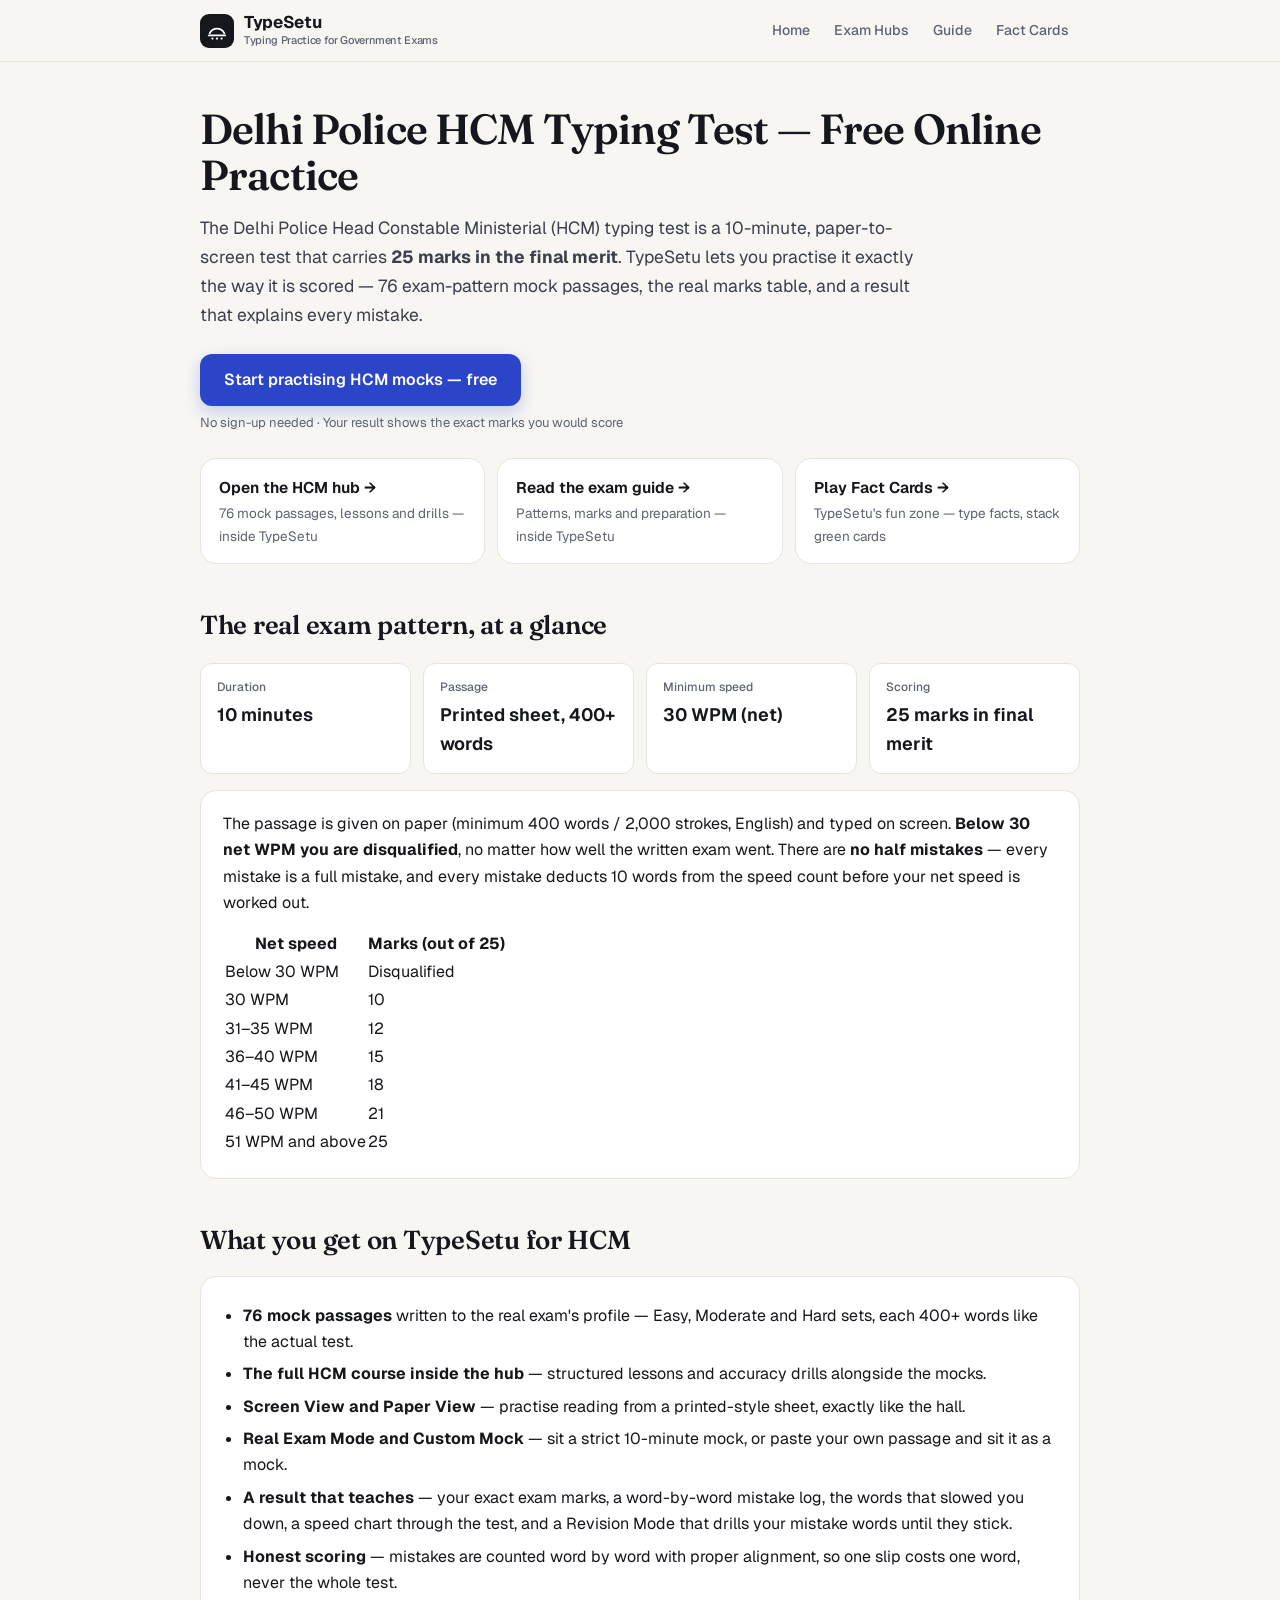
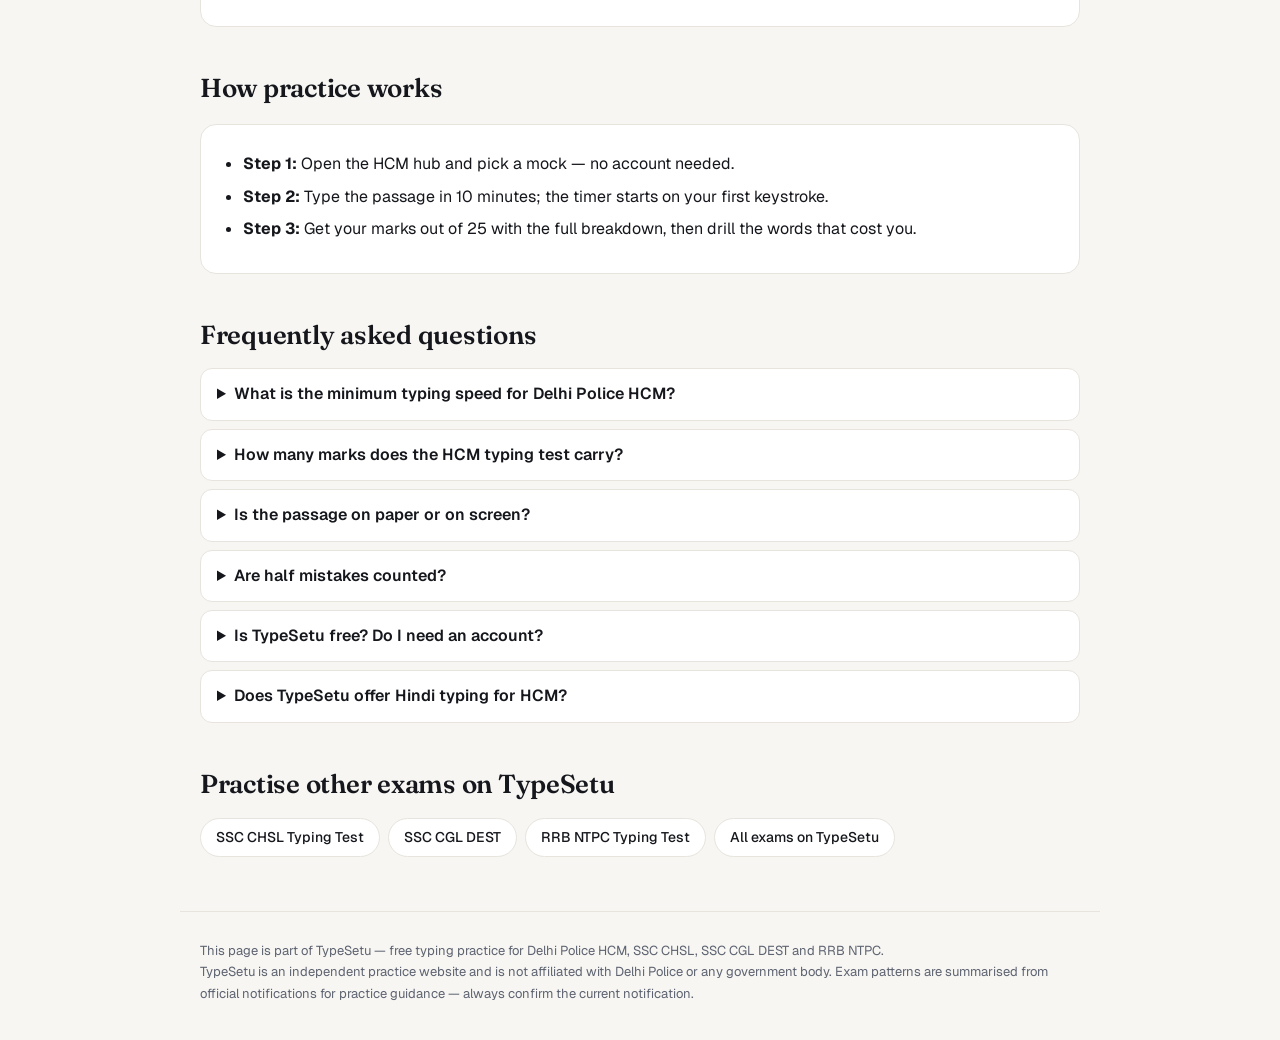
==== commit cf25e55d: "v1: accuracy pass — EzTyping-audited scoring, custom-test exam patterns, comparison view, result rin" ====
--- a/delhi-police-hcm-typing-test/index.html
+++ b/delhi-police-hcm-typing-test/index.html
@@ -11,7 +11,7 @@
 <meta property="og:type" content="website">
 <meta property="og:site_name" content="TypeSetu">
 <meta property="og:title" content="Delhi Police HCM Typing Test Practice — Free Online Mock Tests | TypeSetu">
-<meta property="og:description" content="76 exam-pattern HCM mock passages with the exact 25-mark scoring — 30 WPM minimum, one word deducted per mistake. Free, no sign-up needed.">
+<meta property="og:description" content="76 exam-pattern HCM mock passages with the exact 25-mark scoring — 30 WPM minimum, every mistake deducts 10 words from your speed. Free, no sign-up needed.">
 <meta property="og:url" content="https://sidd9380.github.io/typesetu/delhi-police-hcm-typing-test/">
 <meta name="twitter:card" content="summary">
 <script type="application/ld+json">
@@ -19,7 +19,7 @@
 {"@type":"Question","name":"What is the minimum typing speed for the Delhi Police HCM typing test?","acceptedAnswer":{"@type":"Answer","text":"You need a net speed of at least 30 WPM in the 10-minute test. Below 30 net WPM you are disqualified, regardless of your written exam marks."}},
 {"@type":"Question","name":"How many marks does the Delhi Police HCM typing test carry?","acceptedAnswer":{"@type":"Answer","text":"The typing test carries 25 marks in the final merit. Marks are awarded by net speed: 30 WPM = 10 marks, 31–35 = 12, 36–40 = 15, 41–45 = 18, 46–50 = 21, and 51 WPM or above = the full 25 marks."}},
 {"@type":"Question","name":"Is the Delhi Police HCM passage given on paper or on screen?","acceptedAnswer":{"@type":"Answer","text":"The passage is given as a printed sheet (paper-to-screen) of at least 400 words / 2,000 strokes in English, and you type it on the computer within 10 minutes."}},
-{"@type":"Question","name":"Are half mistakes counted in the Delhi Police HCM typing test?","acceptedAnswer":{"@type":"Answer","text":"No. Every mistake is a full mistake — one word is deducted per mistake, and there are no half mistakes in this exam."}},
+{"@type":"Question","name":"Are half mistakes counted in the Delhi Police HCM typing test?","acceptedAnswer":{"@type":"Answer","text":"No. Every mistake is a full mistake — every mistake deducts 10 words from the speed count, and there are no half mistakes in this exam."}},
 {"@type":"Question","name":"Is TypeSetu free? Do I need an account to practise?","acceptedAnswer":{"@type":"Answer","text":"TypeSetu is completely free and you can practise without an account with no account. Creating a free account only adds progress sync across your devices."}}]}
 </script>
 <link rel="preconnect" href="https://fonts.googleapis.com">
@@ -95,7 +95,7 @@
 <div class="tile"><div class="k">Scoring</div><div class="v">25 marks in final merit</div></div>
 </div>
 <div class="card">
-<p>The passage is given on paper (minimum 400 words / 2,000 strokes, English) and typed on screen. <strong>Below 30 net WPM you are disqualified</strong>, no matter how well the written exam went. There are <strong>no half mistakes</strong> — every mistake is a full mistake, and one word is deducted per mistake before your net speed is worked out.</p>
+<p>The passage is given on paper (minimum 400 words / 2,000 strokes, English) and typed on screen. <strong>Below 30 net WPM you are disqualified</strong>, no matter how well the written exam went. There are <strong>no half mistakes</strong> — every mistake is a full mistake, and every mistake deducts 10 words from the speed count before your net speed is worked out.</p>
 <table>
 <tr><th>Net speed</th><th>Marks (out of 25)</th></tr>
 <tr><td>Below 30 WPM</td><td>Disqualified</td></tr>
@@ -133,7 +133,7 @@
 <details><summary>What is the minimum typing speed for Delhi Police HCM?</summary><p>30 WPM net in the 10-minute test. Below that, you are disqualified regardless of written marks.</p></details>
 <details><summary>How many marks does the HCM typing test carry?</summary><p>25 marks in the final merit, awarded by net-speed bands — from 10 marks at 30 WPM up to the full 25 marks at 51 WPM and above.</p></details>
 <details><summary>Is the passage on paper or on screen?</summary><p>On paper — a printed sheet of at least 400 words / 2,000 strokes. TypeSetu's Paper View practises exactly this format.</p></details>
-<details><summary>Are half mistakes counted?</summary><p>No. Every mistake is a full mistake; one word is deducted per mistake.</p></details>
+<details><summary>Are half mistakes counted?</summary><p>No. Every mistake is a full mistake; every mistake deducts 10 words from the speed count.</p></details>
 <details><summary>Is TypeSetu free? Do I need an account?</summary><p>Completely free, and you can practise without an account. A free account only syncs your progress across devices.</p></details>
 <details><summary>Does TypeSetu offer Hindi typing for HCM?</summary><p>TypeSetu currently offers English typing practice only.</p></details>
 
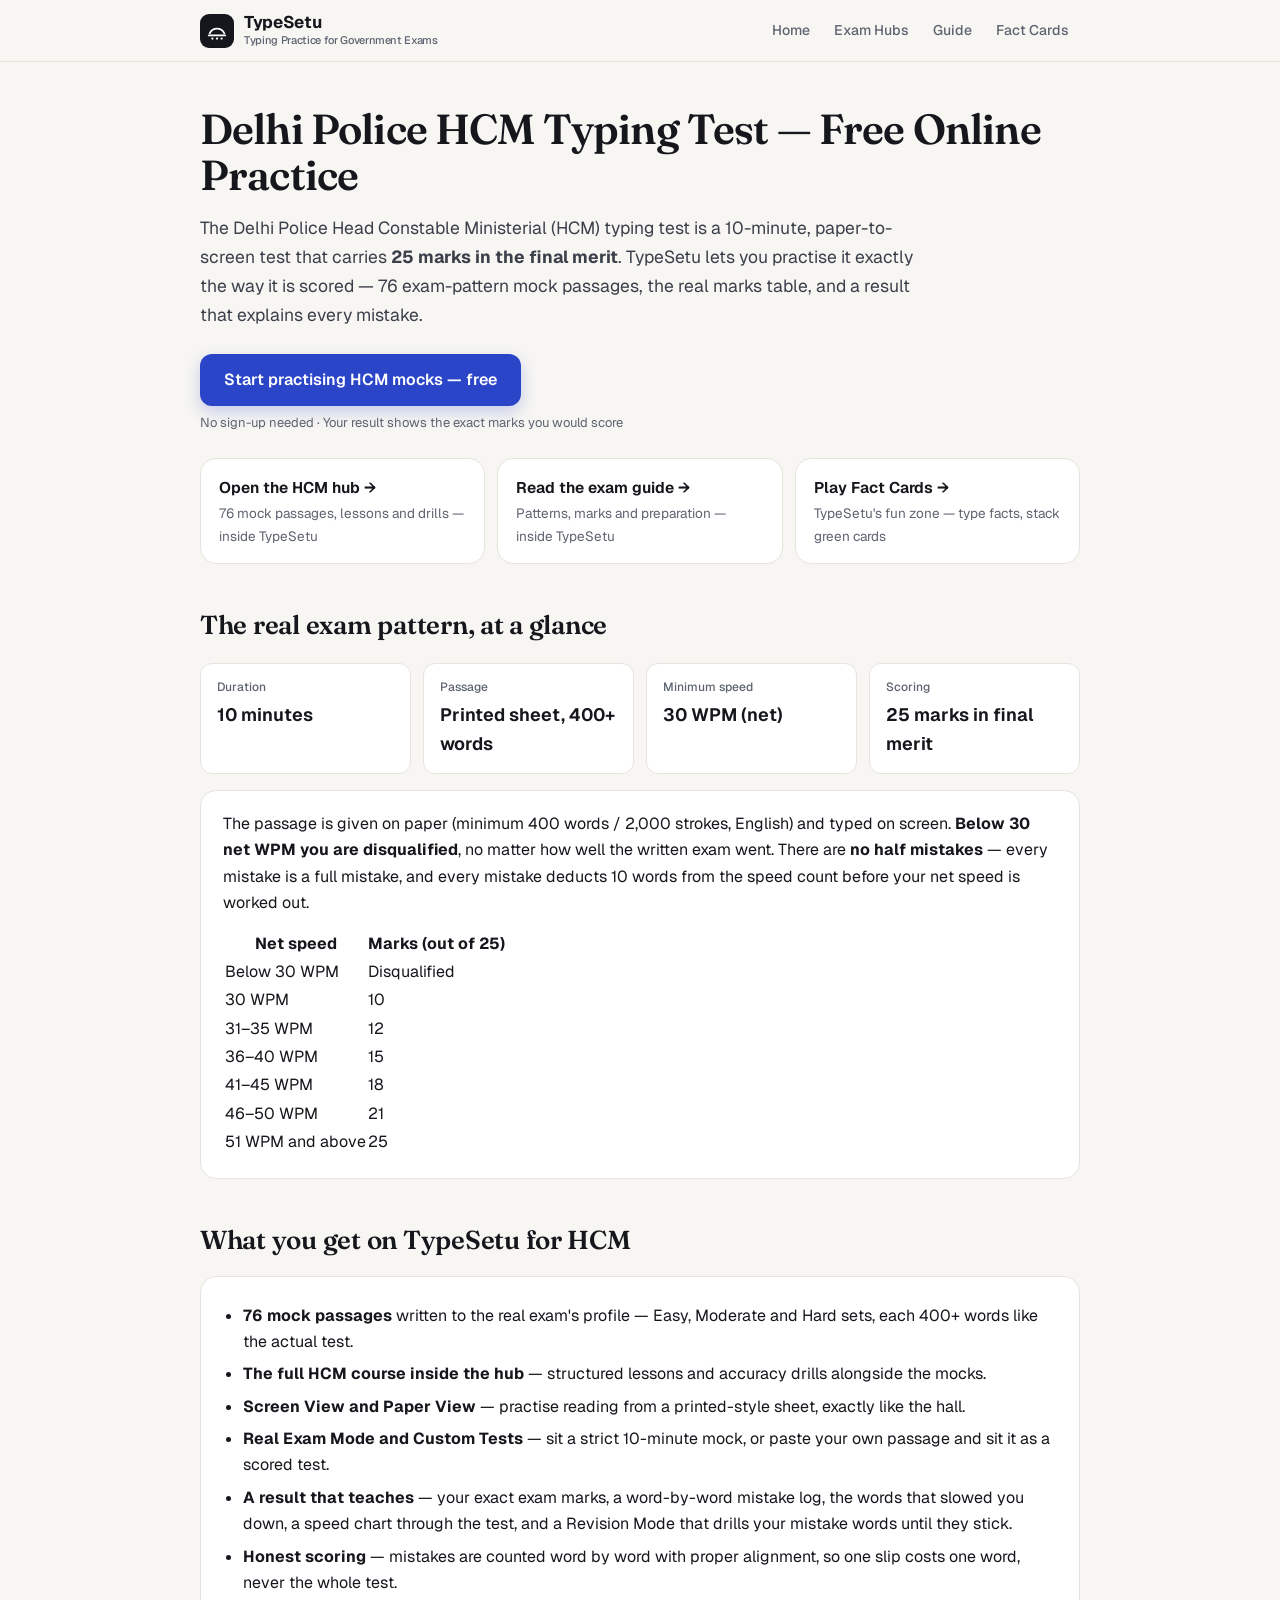
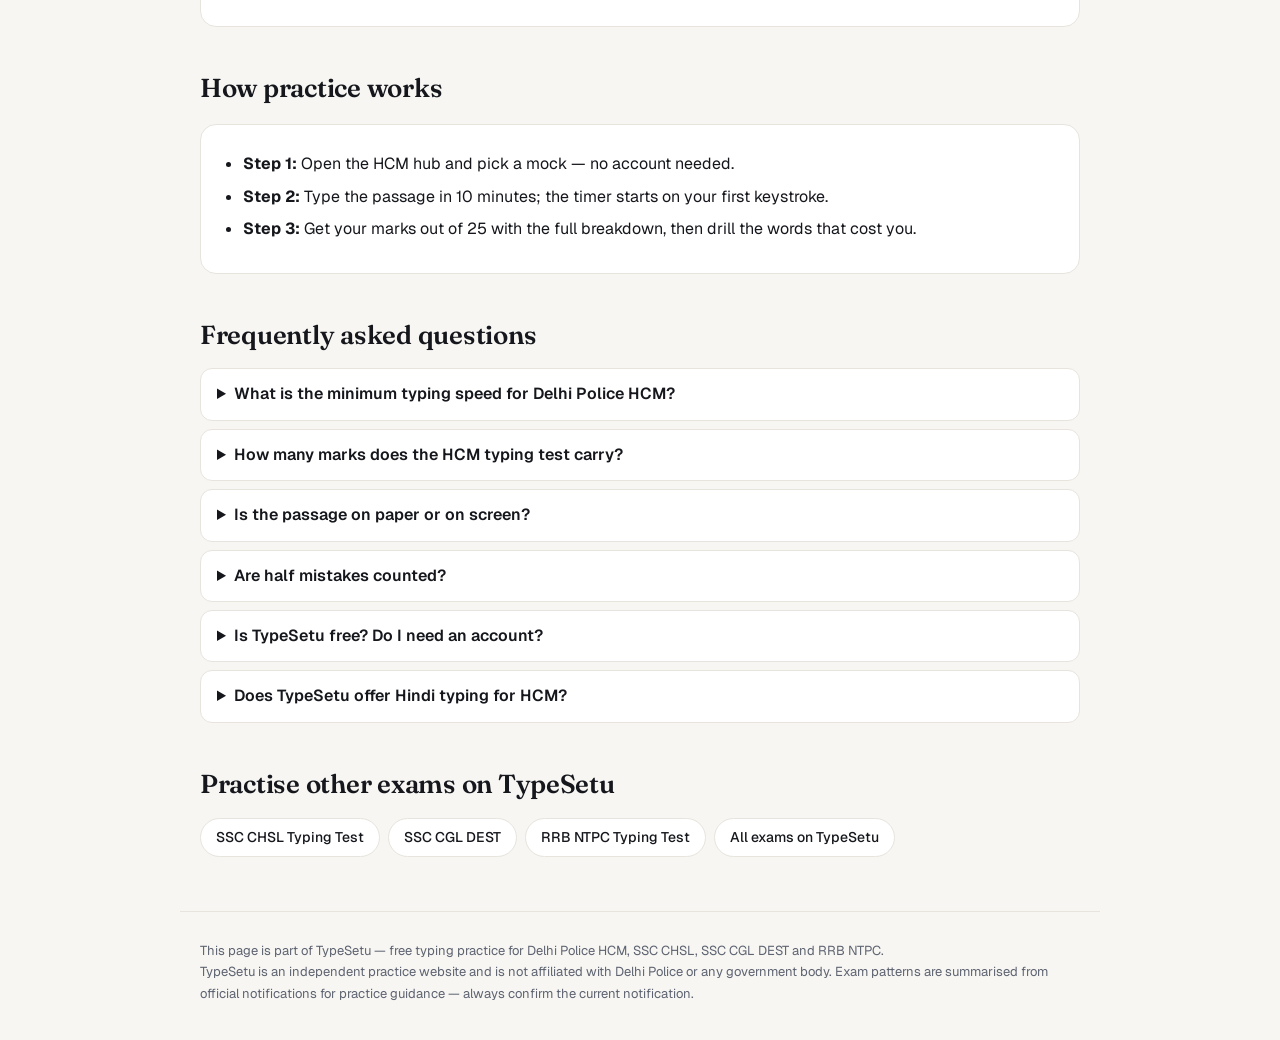
==== commit cb523d0b: "Update delhi-police-hcm-typing-test index.html (TypeSetu v2)" ====
--- a/delhi-police-hcm-typing-test/index.html
+++ b/delhi-police-hcm-typing-test/index.html
@@ -114,7 +114,7 @@
 <li><strong>76 mock passages</strong> written to the real exam's profile — Easy, Moderate and Hard sets, each 400+ words like the actual test.</li>
 <li><strong>The full HCM course inside the hub</strong> — structured lessons and accuracy drills alongside the mocks.</li>
 <li><strong>Screen View and Paper View</strong> — practise reading from a printed-style sheet, exactly like the hall.</li>
-<li><strong>Real Exam Mode and Custom Mock</strong> — sit a strict 10-minute mock, or paste your own passage and sit it as a mock.</li>
+<li><strong>Real Exam Mode and Custom Tests</strong> — sit a strict 10-minute mock, or paste your own passage and sit it as a scored test.</li>
 <li><strong>A result that teaches</strong> — your exact exam marks, a word-by-word mistake log, the words that slowed you down, a speed chart through the test, and a Revision Mode that drills your mistake words until they stick.</li>
 <li><strong>Honest scoring</strong> — mistakes are counted word by word with proper alignment, so one slip costs one word, never the whole test.</li>
 </ul>
